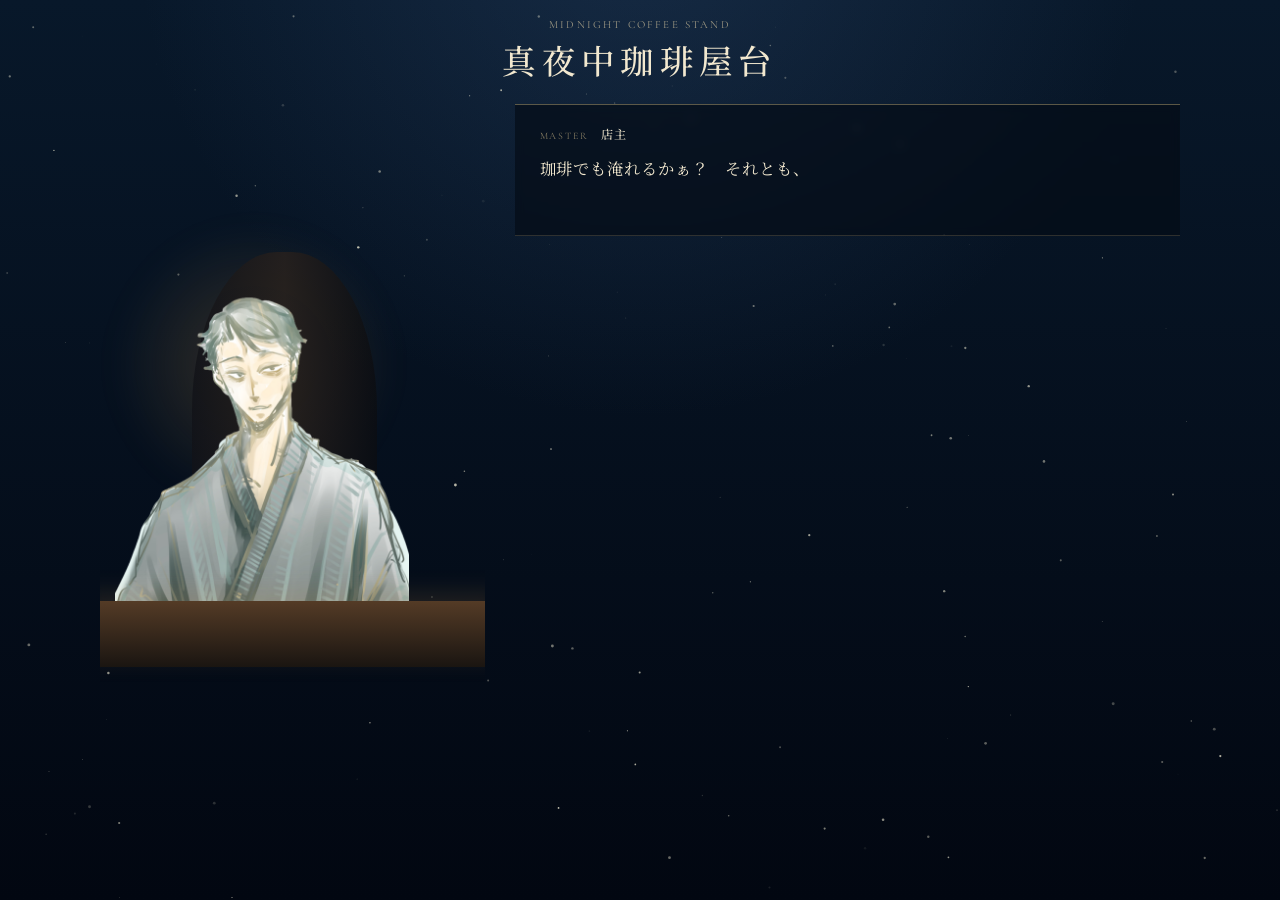
==== midnight_coffee_v9/menu/index.html @ cc62b7fe "Add files via upload" ====
<!DOCTYPE html>
<html lang="ja">
<head>
  <meta charset="UTF-8">
  <meta name="viewport" content="width=device-width, initial-scale=1, viewport-fit=cover">
  <meta name="theme-color" content="#06101d">
  <title>今夜のメニュー｜真夜中珈琲屋台</title>
  <link rel="preconnect" href="https://fonts.googleapis.com">
  <link rel="preconnect" href="https://fonts.gstatic.com" crossorigin>
  <link href="https://fonts.googleapis.com/css2?family=Cormorant+Garamond:wght@400;500;600&family=Noto+Serif+JP:wght@400;500;600&display=swap" rel="stylesheet">
  <link rel="stylesheet" href="../css/menu.css">
</head>
<body>
  <canvas id="nightSky" class="night-sky" aria-hidden="true"></canvas>

  <main class="menu-page">
    <header class="menu-header">
      <p>MIDNIGHT COFFEE STAND</p>
      <h1>真夜中珈琲屋台</h1>
    </header>

    <section class="menu-scene">
      <div class="master-stage" aria-hidden="true">
        <div class="lantern-light"></div>
        <img class="master-image" src="../assets/images/master.png" alt="">
        <div class="master-fallback"></div>
        <div class="counter"></div>
      </div>

      <section class="dialogue-area" aria-label="店主との会話">
        <div class="speaker-label"><span>MASTER</span><strong>店主</strong></div>
        <p id="masterDialogue" class="master-dialogue"></p>
      </section>

      <section id="serviceMenu" class="service-menu" aria-labelledby="menuTitle" hidden>
        <header class="service-heading">
          <p>TONIGHT'S MENU</p>
          <h2 id="menuTitle">今夜は、どうする？</h2>
        </header>

        <div class="service-choices">
          <button id="coffeeChoice" class="service-card" type="button">
            <span class="service-paper" aria-hidden="true"></span>
            <span class="service-content">
              <span class="service-icon" aria-hidden="true">☕</span>
              <span class="service-en">TONIGHT'S COFFEE</span>
              <strong>珈琲を淹れてもらう</strong>
              <span class="service-description">今夜の気分から、君に合う一杯を選ぶ。</span>
            </span>
          </button>

          <button id="sparklerChoice" class="service-card" type="button">
            <span class="service-paper" aria-hidden="true"></span>
            <span class="service-content">
              <span class="service-icon" aria-hidden="true">✦</span>
              <span class="service-en">SUMMER NIGHT</span>
              <strong>線香花火を一本もらう</strong>
              <span class="service-description">店主が選んだ一本を、夜が終わるまで眺める。</span>
            </span>
          </button>
        </div>
      </section>
    </section>

    <div id="menuTransition" class="menu-transition" aria-hidden="true"><p id="transitionText"></p></div>
  </main>

  <script src="../js/nightSkyEngine.js" defer></script>
  <script src="../js/dialogueEngine.js" defer></script>
  <script src="../js/serviceMenu.js" defer></script>
</body>
</html>
---- midnight_coffee_v9/css/menu.css ----
:root{--night:#020711;--night2:#08182a;--paper:#ead9aa;--ink:#2a190e;--gold:#c2a967}*{box-sizing:border-box}html,body{min-height:100%;margin:0}body{min-width:320px;color:#f2e8cf;background:radial-gradient(circle at 50% -10%,rgba(49,79,119,.35),transparent 43%),linear-gradient(180deg,var(--night2),var(--night));font-family:"Noto Serif JP",serif;overflow-x:hidden}.night-sky{position:fixed;inset:0;z-index:0;width:100%;height:100%;pointer-events:none}.menu-page{position:relative;z-index:1;min-height:100svh;padding:max(18px,env(safe-area-inset-top)) 14px max(28px,env(safe-area-inset-bottom))}.menu-header{text-align:center}.menu-header p,.service-heading p,.service-en,.speaker-label span{font-family:"Cormorant Garamond",serif;letter-spacing:.2em}.menu-header p{margin:0;color:rgba(229,211,167,.66);font-size:.68rem}.menu-header h1{margin:.25rem 0 0;font-size:clamp(1.35rem,3vw,2.1rem);font-weight:500;letter-spacing:.16em}.menu-scene{position:relative;width:min(100%,1080px);margin:20px auto 0;display:grid;grid-template-columns:minmax(240px,.78fr) minmax(460px,1.35fr);grid-template-rows:auto 1fr;gap:16px 30px}.master-stage{position:relative;grid-row:1/3;min-height:590px;overflow:hidden}.master-image{position:absolute;z-index:3;left:4%;bottom:6%;max-width:92%;max-height:91%;object-fit:contain;object-position:bottom center}.master-image[src=""],.master-image:not([src]){display:none}.master-fallback{position:absolute;left:24%;bottom:17%;z-index:2;width:48%;height:58%;border-radius:46% 46% 10% 10%;background:linear-gradient(90deg,#121318,#28211d,#0c0e12);opacity:.82}.counter{position:absolute;z-index:5;left:-5%;right:-5%;bottom:5%;height:11%;background:linear-gradient(180deg,#543b26,#1a1511);box-shadow:0 -8px 25px rgba(212,154,73,.15)}.lantern-light{position:absolute;left:0;top:18%;width:80%;aspect-ratio:1;border-radius:50%;background:radial-gradient(circle,rgba(219,155,68,.22),transparent 65%);filter:blur(14px)}.dialogue-area{align-self:end;min-height:130px;padding:20px 25px;border-top:1px solid rgba(211,187,127,.42);border-bottom:1px solid rgba(211,187,127,.2);background:rgba(5,13,23,.68);backdrop-filter:blur(4px)}.speaker-label{display:flex;gap:.7rem;align-items:baseline;margin-bottom:.7rem}.speaker-label span{color:rgba(211,191,141,.62);font-size:.62rem}.speaker-label strong{font-size:.76rem;font-weight:500;letter-spacing:.12em}.master-dialogue{min-height:3.8em;margin:0;font-size:clamp(.84rem,1.5vw,1.02rem);line-height:1.95;letter-spacing:.055em}.service-menu{align-self:start;padding:23px 0 0}.service-menu[hidden]{display:none}.service-heading{text-align:center;margin-bottom:16px}.service-heading p{margin:0 0 5px;color:rgba(224,207,165,.7);font-size:.67rem}.service-heading h2{margin:0;font-size:1.08rem;font-weight:500;letter-spacing:.12em}.service-choices{display:grid;grid-template-columns:1fr 1fr;gap:15px}.service-card{position:relative;aspect-ratio:12/7;padding:0;overflow:hidden;border:0;color:var(--ink);background:transparent;cursor:pointer;filter:drop-shadow(0 12px 19px rgba(0,0,0,.38));transition:transform .25s ease,filter .25s ease}.service-card:hover,.service-card:focus-visible{transform:translateY(-4px);filter:drop-shadow(0 17px 25px rgba(0,0,0,.46));outline:1px solid rgba(217,193,132,.65);outline-offset:3px}.service-card.is-selected{transform:translateY(-3px) scale(.985)}.service-paper{position:absolute;inset:0;background-image:url("../assets/images/question-paper.png"),linear-gradient(135deg,#eadcb5,#cbb17a);background-size:100% 100%;background-position:center}.service-content{position:absolute;inset:0;display:flex;flex-direction:column;align-items:center;justify-content:center;padding:9%;text-align:center}.service-icon{font-size:1.35rem;margin-bottom:4px}.service-en{font-size:.64rem;margin-bottom:7px}.service-content strong{font-size:clamp(.82rem,1.45vw,1.05rem);font-weight:500;letter-spacing:.07em}.service-description{margin-top:9px;font-size:clamp(.58rem,1vw,.72rem);line-height:1.65}.menu-transition{position:fixed;inset:0;z-index:40;display:grid;place-items:center;padding:24px;visibility:hidden;opacity:0;background:#030710;color:#efe3c1;transition:opacity .65s ease,visibility 0s linear .65s}.menu-transition.is-active{visibility:visible;opacity:1;transition:opacity .65s ease}.menu-transition p{font-size:clamp(.8rem,1.7vw,1rem);letter-spacing:.13em;text-align:center}@media(max-width:820px){.menu-scene{display:flex;flex-direction:column}.master-stage{min-height:240px}.master-image{left:27%;max-width:48%;max-height:100%}.master-fallback{left:39%;bottom:12%;width:23%;height:76%}.dialogue-area{min-height:112px}.service-menu{padding-top:3px}}@media(max-width:560px){.menu-page{padding-inline:8px}.master-stage{min-height:180px}.dialogue-area{padding:16px 18px}.service-choices{grid-template-columns:1fr;gap:11px}.service-card{aspect-ratio:12/5.7}.service-description{margin-top:5px}}@media(prefers-reduced-motion:reduce){*{animation:none!important;transition:none!important}}
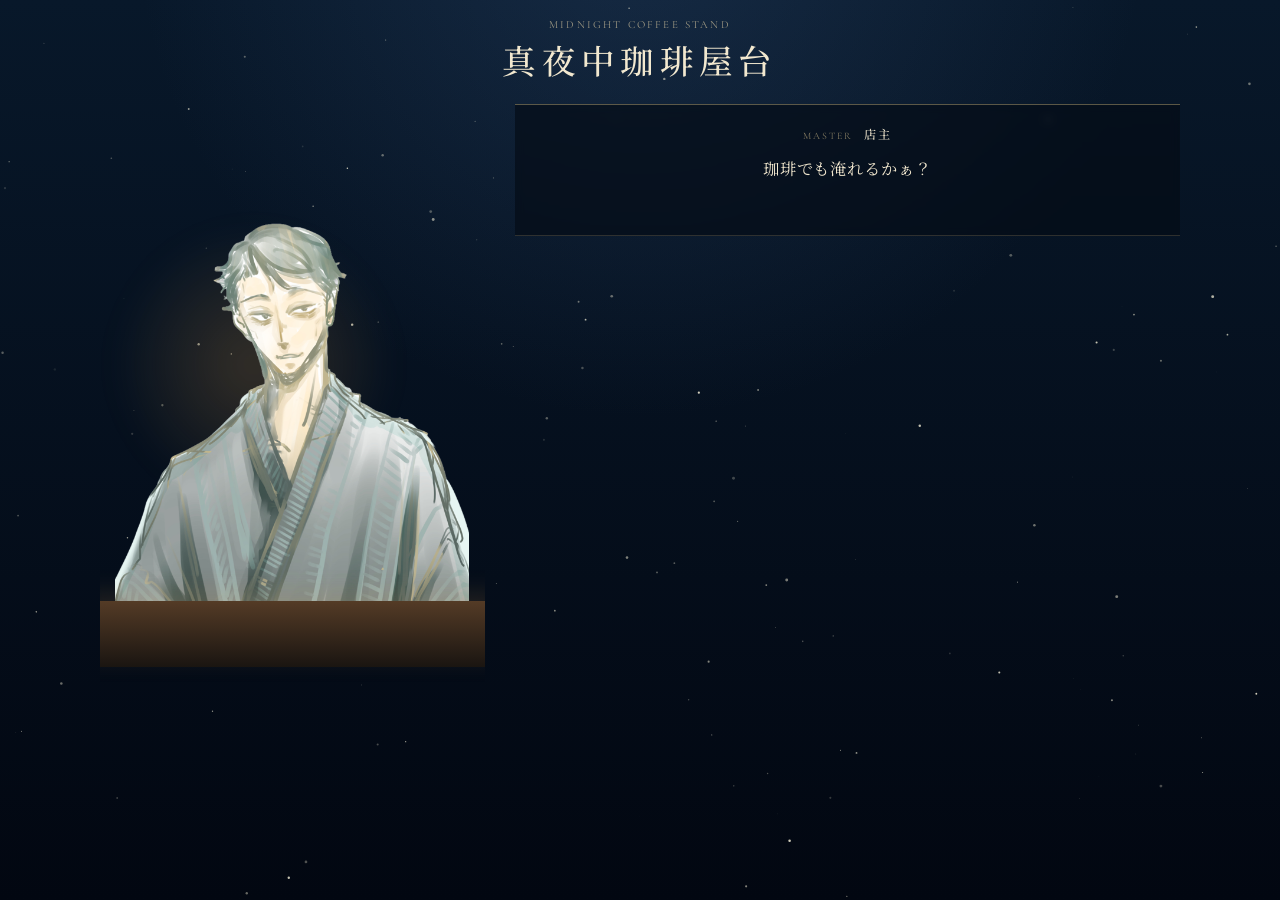
==== commit 633fd667: "Add files via upload" ====
--- a/midnight_coffee_v9/menu/index.html
+++ b/midnight_coffee_v9/menu/index.html
@@ -23,7 +23,6 @@
       <div class="master-stage" aria-hidden="true">
         <div class="lantern-light"></div>
         <img class="master-image" src="../assets/images/master.png" alt="">
-        <div class="master-fallback"></div>
         <div class="counter"></div>
       </div>
 
--- a/midnight_coffee_v9/css/menu.css
+++ b/midnight_coffee_v9/css/menu.css
@@ -1 +1,131 @@
 :root{--night:#020711;--night2:#08182a;--paper:#ead9aa;--ink:#2a190e;--gold:#c2a967}*{box-sizing:border-box}html,body{min-height:100%;margin:0}body{min-width:320px;color:#f2e8cf;background:radial-gradient(circle at 50% -10%,rgba(49,79,119,.35),transparent 43%),linear-gradient(180deg,var(--night2),var(--night));font-family:"Noto Serif JP",serif;overflow-x:hidden}.night-sky{position:fixed;inset:0;z-index:0;width:100%;height:100%;pointer-events:none}.menu-page{position:relative;z-index:1;min-height:100svh;padding:max(18px,env(safe-area-inset-top)) 14px max(28px,env(safe-area-inset-bottom))}.menu-header{text-align:center}.menu-header p,.service-heading p,.service-en,.speaker-label span{font-family:"Cormorant Garamond",serif;letter-spacing:.2em}.menu-header p{margin:0;color:rgba(229,211,167,.66);font-size:.68rem}.menu-header h1{margin:.25rem 0 0;font-size:clamp(1.35rem,3vw,2.1rem);font-weight:500;letter-spacing:.16em}.menu-scene{position:relative;width:min(100%,1080px);margin:20px auto 0;display:grid;grid-template-columns:minmax(240px,.78fr) minmax(460px,1.35fr);grid-template-rows:auto 1fr;gap:16px 30px}.master-stage{position:relative;grid-row:1/3;min-height:590px;overflow:hidden}.master-image{position:absolute;z-index:3;left:4%;bottom:6%;max-width:92%;max-height:91%;object-fit:contain;object-position:bottom center}.master-image[src=""],.master-image:not([src]){display:none}.master-fallback{position:absolute;left:24%;bottom:17%;z-index:2;width:48%;height:58%;border-radius:46% 46% 10% 10%;background:linear-gradient(90deg,#121318,#28211d,#0c0e12);opacity:.82}.counter{position:absolute;z-index:5;left:-5%;right:-5%;bottom:5%;height:11%;background:linear-gradient(180deg,#543b26,#1a1511);box-shadow:0 -8px 25px rgba(212,154,73,.15)}.lantern-light{position:absolute;left:0;top:18%;width:80%;aspect-ratio:1;border-radius:50%;background:radial-gradient(circle,rgba(219,155,68,.22),transparent 65%);filter:blur(14px)}.dialogue-area{align-self:end;min-height:130px;padding:20px 25px;border-top:1px solid rgba(211,187,127,.42);border-bottom:1px solid rgba(211,187,127,.2);background:rgba(5,13,23,.68);backdrop-filter:blur(4px)}.speaker-label{display:flex;gap:.7rem;align-items:baseline;margin-bottom:.7rem}.speaker-label span{color:rgba(211,191,141,.62);font-size:.62rem}.speaker-label strong{font-size:.76rem;font-weight:500;letter-spacing:.12em}.master-dialogue{min-height:3.8em;margin:0;font-size:clamp(.84rem,1.5vw,1.02rem);line-height:1.95;letter-spacing:.055em}.service-menu{align-self:start;padding:23px 0 0}.service-menu[hidden]{display:none}.service-heading{text-align:center;margin-bottom:16px}.service-heading p{margin:0 0 5px;color:rgba(224,207,165,.7);font-size:.67rem}.service-heading h2{margin:0;font-size:1.08rem;font-weight:500;letter-spacing:.12em}.service-choices{display:grid;grid-template-columns:1fr 1fr;gap:15px}.service-card{position:relative;aspect-ratio:12/7;padding:0;overflow:hidden;border:0;color:var(--ink);background:transparent;cursor:pointer;filter:drop-shadow(0 12px 19px rgba(0,0,0,.38));transition:transform .25s ease,filter .25s ease}.service-card:hover,.service-card:focus-visible{transform:translateY(-4px);filter:drop-shadow(0 17px 25px rgba(0,0,0,.46));outline:1px solid rgba(217,193,132,.65);outline-offset:3px}.service-card.is-selected{transform:translateY(-3px) scale(.985)}.service-paper{position:absolute;inset:0;background-image:url("../assets/images/question-paper.png"),linear-gradient(135deg,#eadcb5,#cbb17a);background-size:100% 100%;background-position:center}.service-content{position:absolute;inset:0;display:flex;flex-direction:column;align-items:center;justify-content:center;padding:9%;text-align:center}.service-icon{font-size:1.35rem;margin-bottom:4px}.service-en{font-size:.64rem;margin-bottom:7px}.service-content strong{font-size:clamp(.82rem,1.45vw,1.05rem);font-weight:500;letter-spacing:.07em}.service-description{margin-top:9px;font-size:clamp(.58rem,1vw,.72rem);line-height:1.65}.menu-transition{position:fixed;inset:0;z-index:40;display:grid;place-items:center;padding:24px;visibility:hidden;opacity:0;background:#030710;color:#efe3c1;transition:opacity .65s ease,visibility 0s linear .65s}.menu-transition.is-active{visibility:visible;opacity:1;transition:opacity .65s ease}.menu-transition p{font-size:clamp(.8rem,1.7vw,1rem);letter-spacing:.13em;text-align:center}@media(max-width:820px){.menu-scene{display:flex;flex-direction:column}.master-stage{min-height:240px}.master-image{left:27%;max-width:48%;max-height:100%}.master-fallback{left:39%;bottom:12%;width:23%;height:76%}.dialogue-area{min-height:112px}.service-menu{padding-top:3px}}@media(max-width:560px){.menu-page{padding-inline:8px}.master-stage{min-height:180px}.dialogue-area{padding:16px 18px}.service-choices{grid-template-columns:1fr;gap:11px}.service-card{aspect-ratio:12/5.7}.service-description{margin-top:5px}}@media(prefers-reduced-motion:reduce){*{animation:none!important;transition:none!important}}
+
+
+/* ===== Mobile alignment fix 2026-08-04 ===== */
+.master-fallback { display: none !important; }
+
+.dialogue-area {
+  text-align: center;
+}
+.speaker-label {
+  justify-content: center;
+}
+.master-dialogue {
+  width: 100%;
+  text-align: center;
+  overflow-wrap: anywhere;
+}
+
+@media (max-width: 820px) {
+  .menu-page {
+    padding-inline: 12px;
+  }
+
+  .menu-scene {
+    width: min(100%, 680px);
+    margin-top: 14px;
+    gap: 14px;
+  }
+
+  .master-stage {
+    width: 100%;
+    min-height: 230px;
+  }
+
+  .master-image {
+    left: 50%;
+    bottom: 5%;
+    max-width: min(54%, 260px);
+    max-height: 94%;
+    transform: translateX(-50%);
+  }
+
+  .counter {
+    left: 0;
+    right: 0;
+    bottom: 3%;
+  }
+
+  .dialogue-area {
+    width: 100%;
+    min-height: 118px;
+    padding: 18px 20px;
+    align-self: stretch;
+  }
+
+  .service-menu {
+    width: 100%;
+    padding-top: 10px;
+  }
+
+  .service-heading {
+    margin-bottom: 14px;
+  }
+
+  .service-choices {
+    grid-template-columns: repeat(2, minmax(0, 1fr));
+    gap: 10px;
+  }
+
+  .service-card {
+    min-height: 142px;
+    aspect-ratio: auto;
+  }
+
+  .service-content {
+    padding: 14px 8px 12px;
+  }
+
+  .service-icon {
+    margin-bottom: 2px;
+    font-size: 1.05rem;
+  }
+
+  .service-en {
+    margin-bottom: 5px;
+    font-size: .52rem;
+    letter-spacing: .11em;
+  }
+
+  .service-content strong {
+    font-size: clamp(.68rem, 3.1vw, .86rem);
+    line-height: 1.5;
+  }
+
+  .service-description {
+    margin-top: 5px;
+    font-size: clamp(.5rem, 2.35vw, .63rem);
+    line-height: 1.5;
+  }
+}
+
+@media (max-width: 420px) {
+  .menu-page {
+    padding-inline: 7px;
+  }
+
+  .menu-header h1 {
+    font-size: 1.28rem;
+  }
+
+  .master-stage {
+    min-height: 205px;
+  }
+
+  .dialogue-area {
+    padding: 16px 12px;
+  }
+
+  .master-dialogue {
+    font-size: .79rem;
+    line-height: 1.9;
+  }
+
+  .service-heading h2 {
+    font-size: 1rem;
+  }
+
+  .service-card {
+    min-height: 134px;
+  }
+}
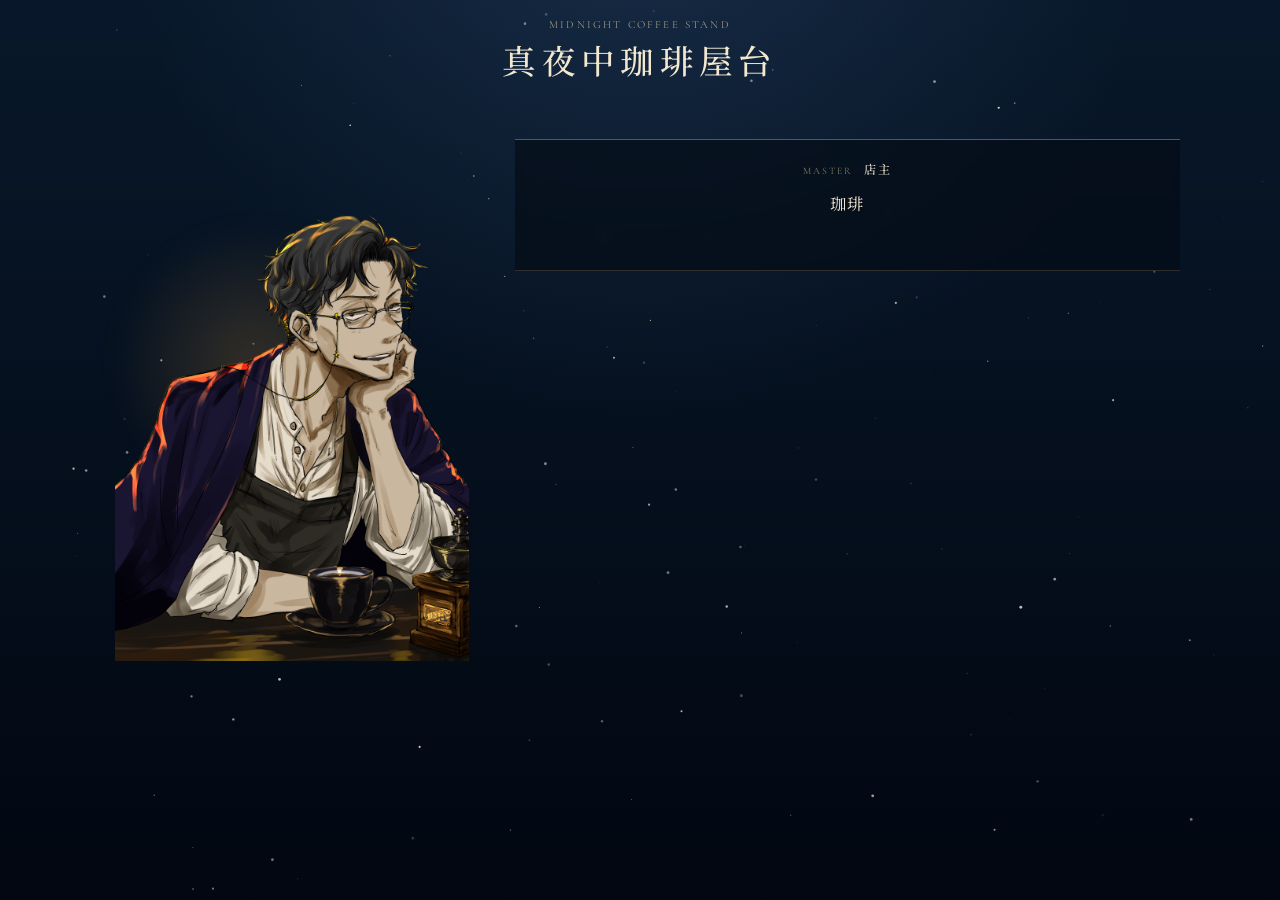
==== commit a9c6c621: "Add files via upload" ====
--- a/midnight_coffee_v9/menu/index.html
+++ b/midnight_coffee_v9/menu/index.html
@@ -44,7 +44,7 @@
               <span class="service-icon" aria-hidden="true">☕</span>
               <span class="service-en">TONIGHT'S COFFEE</span>
               <strong>珈琲を淹れてもらう</strong>
-              <span class="service-description">今夜の気分から、君に合う一杯を選ぶ。</span>
+              <span class="service-description">今夜の気分から、自分に合う一杯を選ぶ。</span>
             </span>
           </button>
 
--- a/midnight_coffee_v9/css/menu.css
+++ b/midnight_coffee_v9/css/menu.css
@@ -1,15 +1,367 @@
-:root{--night:#020711;--night2:#08182a;--paper:#ead9aa;--ink:#2a190e;--gold:#c2a967}*{box-sizing:border-box}html,body{min-height:100%;margin:0}body{min-width:320px;color:#f2e8cf;background:radial-gradient(circle at 50% -10%,rgba(49,79,119,.35),transparent 43%),linear-gradient(180deg,var(--night2),var(--night));font-family:"Noto Serif JP",serif;overflow-x:hidden}.night-sky{position:fixed;inset:0;z-index:0;width:100%;height:100%;pointer-events:none}.menu-page{position:relative;z-index:1;min-height:100svh;padding:max(18px,env(safe-area-inset-top)) 14px max(28px,env(safe-area-inset-bottom))}.menu-header{text-align:center}.menu-header p,.service-heading p,.service-en,.speaker-label span{font-family:"Cormorant Garamond",serif;letter-spacing:.2em}.menu-header p{margin:0;color:rgba(229,211,167,.66);font-size:.68rem}.menu-header h1{margin:.25rem 0 0;font-size:clamp(1.35rem,3vw,2.1rem);font-weight:500;letter-spacing:.16em}.menu-scene{position:relative;width:min(100%,1080px);margin:20px auto 0;display:grid;grid-template-columns:minmax(240px,.78fr) minmax(460px,1.35fr);grid-template-rows:auto 1fr;gap:16px 30px}.master-stage{position:relative;grid-row:1/3;min-height:590px;overflow:hidden}.master-image{position:absolute;z-index:3;left:4%;bottom:6%;max-width:92%;max-height:91%;object-fit:contain;object-position:bottom center}.master-image[src=""],.master-image:not([src]){display:none}.master-fallback{position:absolute;left:24%;bottom:17%;z-index:2;width:48%;height:58%;border-radius:46% 46% 10% 10%;background:linear-gradient(90deg,#121318,#28211d,#0c0e12);opacity:.82}.counter{position:absolute;z-index:5;left:-5%;right:-5%;bottom:5%;height:11%;background:linear-gradient(180deg,#543b26,#1a1511);box-shadow:0 -8px 25px rgba(212,154,73,.15)}.lantern-light{position:absolute;left:0;top:18%;width:80%;aspect-ratio:1;border-radius:50%;background:radial-gradient(circle,rgba(219,155,68,.22),transparent 65%);filter:blur(14px)}.dialogue-area{align-self:end;min-height:130px;padding:20px 25px;border-top:1px solid rgba(211,187,127,.42);border-bottom:1px solid rgba(211,187,127,.2);background:rgba(5,13,23,.68);backdrop-filter:blur(4px)}.speaker-label{display:flex;gap:.7rem;align-items:baseline;margin-bottom:.7rem}.speaker-label span{color:rgba(211,191,141,.62);font-size:.62rem}.speaker-label strong{font-size:.76rem;font-weight:500;letter-spacing:.12em}.master-dialogue{min-height:3.8em;margin:0;font-size:clamp(.84rem,1.5vw,1.02rem);line-height:1.95;letter-spacing:.055em}.service-menu{align-self:start;padding:23px 0 0}.service-menu[hidden]{display:none}.service-heading{text-align:center;margin-bottom:16px}.service-heading p{margin:0 0 5px;color:rgba(224,207,165,.7);font-size:.67rem}.service-heading h2{margin:0;font-size:1.08rem;font-weight:500;letter-spacing:.12em}.service-choices{display:grid;grid-template-columns:1fr 1fr;gap:15px}.service-card{position:relative;aspect-ratio:12/7;padding:0;overflow:hidden;border:0;color:var(--ink);background:transparent;cursor:pointer;filter:drop-shadow(0 12px 19px rgba(0,0,0,.38));transition:transform .25s ease,filter .25s ease}.service-card:hover,.service-card:focus-visible{transform:translateY(-4px);filter:drop-shadow(0 17px 25px rgba(0,0,0,.46));outline:1px solid rgba(217,193,132,.65);outline-offset:3px}.service-card.is-selected{transform:translateY(-3px) scale(.985)}.service-paper{position:absolute;inset:0;background-image:url("../assets/images/question-paper.png"),linear-gradient(135deg,#eadcb5,#cbb17a);background-size:100% 100%;background-position:center}.service-content{position:absolute;inset:0;display:flex;flex-direction:column;align-items:center;justify-content:center;padding:9%;text-align:center}.service-icon{font-size:1.35rem;margin-bottom:4px}.service-en{font-size:.64rem;margin-bottom:7px}.service-content strong{font-size:clamp(.82rem,1.45vw,1.05rem);font-weight:500;letter-spacing:.07em}.service-description{margin-top:9px;font-size:clamp(.58rem,1vw,.72rem);line-height:1.65}.menu-transition{position:fixed;inset:0;z-index:40;display:grid;place-items:center;padding:24px;visibility:hidden;opacity:0;background:#030710;color:#efe3c1;transition:opacity .65s ease,visibility 0s linear .65s}.menu-transition.is-active{visibility:visible;opacity:1;transition:opacity .65s ease}.menu-transition p{font-size:clamp(.8rem,1.7vw,1rem);letter-spacing:.13em;text-align:center}@media(max-width:820px){.menu-scene{display:flex;flex-direction:column}.master-stage{min-height:240px}.master-image{left:27%;max-width:48%;max-height:100%}.master-fallback{left:39%;bottom:12%;width:23%;height:76%}.dialogue-area{min-height:112px}.service-menu{padding-top:3px}}@media(max-width:560px){.menu-page{padding-inline:8px}.master-stage{min-height:180px}.dialogue-area{padding:16px 18px}.service-choices{grid-template-columns:1fr;gap:11px}.service-card{aspect-ratio:12/5.7}.service-description{margin-top:5px}}@media(prefers-reduced-motion:reduce){*{animation:none!important;transition:none!important}}
+:root {
+  --night: #020711;
+  --night2: #08182a;
+  --paper: #ead9aa;
+  --ink: #2a190e;
+  --gold: #c2a967
+}
+
+* {
+  box-sizing: border-box
+}
+
+html,
+body {
+  min-height: 100%;
+  margin: 0
+}
+
+body {
+  min-width: 320px;
+  color: #f2e8cf;
+  background: radial-gradient(circle at 50% -10%, rgba(49, 79, 119, .35), transparent 43%), linear-gradient(180deg, var(--night2), var(--night));
+  font-family: "Noto Serif JP", serif;
+  overflow-x: hidden
+}
+
+.night-sky {
+  position: fixed;
+  inset: 0;
+  z-index: 0;
+  width: 100%;
+  height: 100%;
+  pointer-events: none
+}
+
+.menu-page {
+  position: relative;
+  z-index: 1;
+  min-height: 100svh;
+  padding: max(18px, env(safe-area-inset-top)) 14px max(28px, env(safe-area-inset-bottom))
+}
+
+.menu-header {
+  text-align: center
+}
+
+.menu-header p,
+.service-heading p,
+.service-en,
+.speaker-label span {
+  font-family: "Cormorant Garamond", serif;
+  letter-spacing: .2em
+}
+
+.menu-header p {
+  margin: 0;
+  color: rgba(229, 211, 167, .66);
+  font-size: .68rem
+}
+
+.menu-header h1 {
+  margin: .25rem 0 0;
+  font-size: clamp(1.35rem, 3vw, 2.1rem);
+  font-weight: 500;
+  letter-spacing: .16em
+}
+
+.menu-scene {
+  position: relative;
+  width: min(100%, 1080px);
+  margin: 20px auto 0;
+  display: grid;
+  grid-template-columns: minmax(240px, .78fr) minmax(460px, 1.35fr);
+  grid-template-rows: auto 1fr;
+  gap: 16px 30px
+}
+
+.master-stage {
+  position: relative;
+  grid-row: 1/3;
+  min-height: 590px;
+  overflow: hidden
+}
+
+.master-image {
+  position: absolute;
+  z-index: 3;
+  left: 4%;
+  bottom: 6%;
+  max-width: 92%;
+  max-height: 91%;
+  object-fit: contain;
+  object-position: bottom center
+}
+
+.master-image[src=""],
+.master-image:not([src]) {
+  display: none
+}
+
+.master-fallback {
+  position: absolute;
+  left: 24%;
+  bottom: 17%;
+  z-index: 2;
+  width: 48%;
+  height: 58%;
+  border-radius: 46% 46% 10% 10%;
+  background: linear-gradient(90deg, #121318, #28211d, #0c0e12);
+  opacity: .82
+}
+
+.lantern-light {
+  position: absolute;
+  left: 0;
+  top: 18%;
+  width: 80%;
+  aspect-ratio: 1;
+  border-radius: 50%;
+  background: radial-gradient(circle, rgba(219, 155, 68, .22), transparent 65%);
+  filter: blur(14px)
+}
+
+.dialogue-area {
+  align-self: end;
+  min-height: 130px;
+  padding: 20px 25px;
+  border-top: 1px solid rgba(211, 187, 127, .42);
+  border-bottom: 1px solid rgba(211, 187, 127, .2);
+  background: rgba(5, 13, 23, .68);
+  backdrop-filter: blur(4px)
+}
+
+.speaker-label {
+  display: flex;
+  gap: .7rem;
+  align-items: baseline;
+  margin-bottom: .7rem
+}
+
+.speaker-label span {
+  color: rgba(211, 191, 141, .62);
+  font-size: .62rem
+}
+
+.speaker-label strong {
+  font-size: .76rem;
+  font-weight: 500;
+  letter-spacing: .12em
+}
+
+.master-dialogue {
+  min-height: 3.8em;
+  margin: 0;
+  font-size: clamp(.84rem, 1.5vw, 1.02rem);
+  line-height: 1.95;
+  letter-spacing: .055em
+}
+
+.service-menu {
+  align-self: start;
+  padding: 23px 0 0
+}
+
+.service-menu[hidden] {
+  display: none
+}
+
+.service-heading {
+  text-align: center;
+  margin-bottom: 16px
+}
+
+.service-heading p {
+  margin: 0 0 5px;
+  color: rgba(224, 207, 165, .7);
+  font-size: .67rem
+}
+
+.service-heading h2 {
+  margin: 0;
+  font-size: 1.08rem;
+  font-weight: 500;
+  letter-spacing: .12em
+}
+
+.service-choices {
+  display: grid;
+  grid-template-columns: 1fr 1fr;
+  gap: 15px
+}
+
+.service-card {
+  position: relative;
+  aspect-ratio: 12/7;
+  padding: 0;
+  overflow: hidden;
+  border: 0;
+  color: var(--ink);
+  background: transparent;
+  cursor: pointer;
+  filter: drop-shadow(0 12px 19px rgba(0, 0, 0, .38));
+  transition: transform .25s ease, filter .25s ease
+}
+
+.service-card:hover,
+.service-card:focus-visible {
+  transform: translateY(-4px);
+  filter: drop-shadow(0 17px 25px rgba(0, 0, 0, .46));
+  outline: 1px solid rgba(217, 193, 132, .65);
+  outline-offset: 3px
+}
+
+.service-card.is-selected {
+  transform: translateY(-3px) scale(.985)
+}
+
+.service-paper {
+  position: absolute;
+  inset: 0;
+  background-image: url("../assets/images/menu-paper.png");
+  background-size: 100% 100%;
+  background-position: center
+}
+
+.service-content {
+  position: absolute;
+  inset: 0;
+  display: flex;
+  flex-direction: column;
+  align-items: center;
+  justify-content: center;
+  padding: 9%;
+  text-align: center
+}
+
+.service-icon {
+  font-size: 1.35rem;
+  margin-bottom: 4px
+}
+
+.service-en {
+  font-size: .64rem;
+  margin-bottom: 7px
+}
+
+.service-content strong {
+  font-size: clamp(.82rem, 1.45vw, 1.05rem);
+  font-weight: 500;
+  letter-spacing: .07em
+}
+
+.service-description {
+  margin-top: 9px;
+  font-size: clamp(.58rem, 1vw, .72rem);
+  line-height: 1.65
+}
+
+.menu-transition {
+  position: fixed;
+  inset: 0;
+  z-index: 40;
+  display: grid;
+  place-items: center;
+  padding: 24px;
+  visibility: hidden;
+  opacity: 0;
+  background: #030710;
+  color: #efe3c1;
+  transition: opacity .65s ease, visibility 0s linear .65s
+}
+
+.menu-transition.is-active {
+  visibility: visible;
+  opacity: 1;
+  transition: opacity .65s ease
+}
+
+.menu-transition p {
+  font-size: clamp(.8rem, 1.7vw, 1rem);
+  letter-spacing: .13em;
+  text-align: center
+}
+
+@media(max-width:820px) {
+  .menu-scene {
+    display: flex;
+    flex-direction: column
+  }
+
+  .master-stage {
+    min-height: 240px
+  }
+
+  .master-image {
+    left: 27%;
+    max-width: 48%;
+    max-height: 100%
+  }
+
+  .master-fallback {
+    left: 39%;
+    bottom: 12%;
+    width: 23%;
+    height: 76%
+  }
+
+  .dialogue-area {
+    min-height: 112px
+  }
+
+  .service-menu {
+    padding-top: 3px
+  }
+}
+
+@media(max-width:560px) {
+  .menu-page {
+    padding-inline: 8px
+  }
+
+  .master-stage {
+    min-height: 180px
+  }
+
+  .dialogue-area {
+    padding: 16px 18px
+  }
+
+  .service-choices {
+    grid-template-columns: 1fr;
+    gap: 11px
+  }
+
+  .service-card {
+    aspect-ratio: 12/5.7
+  }
+
+  .service-description {
+    margin-top: 5px
+  }
+}
+
+@media(prefers-reduced-motion:reduce) {
+  * {
+    animation: none !important;
+    transition: none !important
+  }
+}
 
 
 /* ===== Mobile alignment fix 2026-08-04 ===== */
-.master-fallback { display: none !important; }
+.master-fallback {
+  display: none !important;
+}
 
 .dialogue-area {
   text-align: center;
 }
+
 .speaker-label {
   justify-content: center;
 }
+
 .master-dialogue {
   width: 100%;
   text-align: center;
@@ -41,9 +393,7 @@
   }
 
   .counter {
-    left: 0;
-    right: 0;
-    bottom: 3%;
+    display: none !important;
   }
 
   .dialogue-area {
@@ -129,3 +479,382 @@
     min-height: 134px;
   }
 }
+
+/* ==================================================
+   店内メニュー：スマホ表示・最終修正
+================================================== */
+
+@media (max-width: 700px) {
+
+  /* 店主の台詞欄を中央へ */
+  .master-message,
+  .dialogue-area,
+  .menu-dialogue {
+    position: relative !important;
+    inset: auto !important;
+
+    width: calc(100% - 28px) !important;
+    max-width: 680px !important;
+
+    margin: 18px auto 22px !important;
+    padding: 20px 18px !important;
+
+    text-align: center !important;
+    direction: ltr !important;
+    writing-mode: horizontal-tb !important;
+  }
+
+  .master-label,
+  .speaker-label {
+    display: flex !important;
+    justify-content: center !important;
+    align-items: baseline !important;
+    gap: 10px !important;
+
+    width: 100% !important;
+    margin: 0 auto 12px !important;
+    text-align: center !important;
+  }
+
+  .master-message p,
+  .master-dialogue,
+  #masterDialogue {
+    width: 100% !important;
+    max-width: none !important;
+    margin: 0 auto !important;
+
+    text-align: center !important;
+    line-height: 2 !important;
+    overflow-wrap: anywhere !important;
+    word-break: normal !important;
+  }
+
+  /* 「今夜はどうする？」を中央へ */
+  .service-menu,
+  .menu-selection {
+    width: calc(100% - 28px) !important;
+    margin: 0 auto !important;
+  }
+
+  .service-menu__header,
+  .menu-selection__header {
+    width: 100% !important;
+    margin: 0 auto 14px !important;
+    text-align: center !important;
+  }
+
+  /* 2枚のメニュー札を横並びに固定 */
+  .service-menu__choices,
+  .menu-choices {
+    display: grid !important;
+    grid-template-columns: repeat(2, minmax(0, 1fr)) !important;
+    gap: 8px !important;
+
+    width: 100% !important;
+    margin: 0 auto !important;
+  }
+
+  .service-card,
+  .menu-card {
+    width: 100% !important;
+    min-width: 0 !important;
+    aspect-ratio: 12 / 7 !important;
+    margin: 0 !important;
+  }
+
+  .service-card__content,
+  .menu-card__content {
+    padding: 8% 5% !important;
+  }
+
+  .service-card__en,
+  .menu-card__en {
+    margin-bottom: 5px !important;
+    font-size: clamp(0.44rem, 2.25vw, 0.61rem) !important;
+    letter-spacing: 0.11em !important;
+    white-space: nowrap !important;
+  }
+
+  .service-card strong,
+  .menu-card strong {
+    font-size: clamp(0.61rem, 3vw, 0.8rem) !important;
+    line-height: 1.55 !important;
+    letter-spacing: 0.03em !important;
+  }
+
+  .service-card__description,
+  .menu-card__description {
+    margin-top: 5px !important;
+    font-size: clamp(0.43rem, 2.1vw, 0.57rem) !important;
+    line-height: 1.45 !important;
+
+    display: -webkit-box !important;
+    -webkit-box-orient: vertical !important;
+    -webkit-line-clamp: 2 !important;
+    overflow: hidden !important;
+  }
+}
+
+@media(max-width:560px) {
+
+  /* =========================
+     ページ全体
+  ========================= */
+
+  .menu-page {
+    padding-inline: 10px;
+  }
+
+
+  /* =========================
+     ロゴを小さく
+  ========================= */
+
+  .menu-header {
+    margin-bottom: 4px;
+  }
+
+  .menu-header p {
+    font-size: .48rem;
+    letter-spacing: .18em;
+  }
+
+  .menu-header h1 {
+    margin: .15rem 0 0;
+    font-size: 1.15rem;
+    letter-spacing: .13em;
+  }
+
+
+  /* =========================
+     鵜沢さんを大きく
+  ========================= */
+
+  .master-stage {
+    min-height: 245px;
+  }
+
+  .master-image {
+    left: 50%;
+    bottom: 0;
+
+    width: auto;
+    max-width: 72%;
+    max-height: 100%;
+
+    transform: translateX(-50%);
+    object-fit: contain;
+    object-position: bottom center;
+  }
+
+
+  /* =========================
+     セリフ欄を少し大きく
+  ========================= */
+
+  .dialogue-area {
+    width: 100%;
+    min-height: 130px;
+
+    margin: 4px auto 8px;
+    padding: 18px 18px;
+
+    text-align: center;
+  }
+
+  .speaker-label {
+    justify-content: center;
+    margin-bottom: 10px;
+  }
+
+  .speaker-label span {
+    font-size: .58rem;
+  }
+
+  .speaker-label strong {
+    font-size: .78rem;
+  }
+
+  .master-dialogue {
+    min-height: 3.8em;
+
+    font-size: .92rem;
+    line-height: 2;
+    letter-spacing: .045em;
+
+    text-align: center;
+  }
+
+
+  /* =========================
+     メニュー全体を小さく
+  ========================= */
+
+  .service-menu {
+    width: 92%;
+    margin: 0 auto;
+    padding-top: 5px;
+  }
+
+  .service-heading {
+    margin-bottom: 9px;
+  }
+
+  .service-heading p {
+    font-size: .52rem;
+  }
+
+  .service-heading h2 {
+    font-size: .9rem;
+  }
+
+
+  /* =========================
+     2枚は横並び
+  ========================= */
+
+  .service-choices {
+    display: grid;
+    grid-template-columns: 1fr 1fr;
+    gap: 7px;
+
+    width: 100%;
+    margin: 0 auto;
+  }
+
+
+  /* =========================
+     選択札を小さく
+  ========================= */
+
+  .service-card {
+    width: 100%;
+    aspect-ratio: 12 / 7;
+  }
+
+  .service-content {
+    padding: 6%;
+  }
+
+  .service-icon {
+    margin-bottom: 2px;
+    font-size: .9rem;
+  }
+
+  .service-en {
+    margin-bottom: 4px;
+
+    font-size: .42rem;
+    letter-spacing: .11em;
+  }
+
+  .service-content strong {
+    font-size: .65rem;
+    line-height: 1.45;
+    letter-spacing: .025em;
+  }
+
+  .service-description {
+    margin-top: 4px;
+
+    font-size: .46rem;
+    line-height: 1.45;
+  }
+
+  .service-description {
+    display: none;
+  }
+
+  /* ========================================
+   スマホ：鵜沢さんを大きく・札を薄く
+  ======================================== */
+
+  /* 鵜沢さんの表示領域を大きく */
+  .master-stage {
+    min-height: 290px;
+  }
+
+  /* 鵜沢さん本人も大きく */
+  .master-image {
+    left: 50%;
+    bottom: 0;
+
+    width: auto;
+    max-width: 82%;
+    max-height: 100%;
+
+    transform: translateX(-50%);
+    object-fit: contain;
+    object-position: bottom center;
+  }
+
+
+  /* 「今夜はどうする？」周辺を詰める */
+  .service-menu {
+    width: 90%;
+    margin: 0 auto;
+    padding-top: 2px;
+  }
+
+  .service-heading {
+    margin-bottom: 6px;
+  }
+
+  .service-heading p {
+    margin-bottom: 2px;
+  }
+
+  .service-heading h2 {
+    font-size: .86rem;
+  }
+
+
+  /* 札を横長・薄型にする */
+  .service-card {
+    aspect-ratio: 2.35 / 1;
+  }
+
+
+  /* 札内部の上下余白を減らす */
+  .service-content {
+    padding: 4% 5%;
+  }
+
+  .service-icon {
+    margin-bottom: 1px;
+    font-size: .85rem;
+  }
+
+  .service-en {
+    margin-bottom: 2px;
+    font-size: .4rem;
+  }
+
+  /* メイン文字は読めるサイズを維持 */
+  .service-content strong {
+    font-size: .66rem;
+    line-height: 1.35;
+  }
+
+  /* 説明文はスマホでは非表示 */
+  .service-description {
+    display: none;
+  }
+}
+/* ========================================
+   PC版：セリフ＋選択メニューを少し下げる
+======================================== */
+
+@media (min-width: 821px) {
+
+  /* 店主のセリフ */
+  .dialogue-area {
+    transform: translateY(35px);
+  }
+
+  /* 「今夜はどうする？」＋選択ボタン */
+  .service-menu {
+    transform: translateY(35px);
+  }
+
+}
